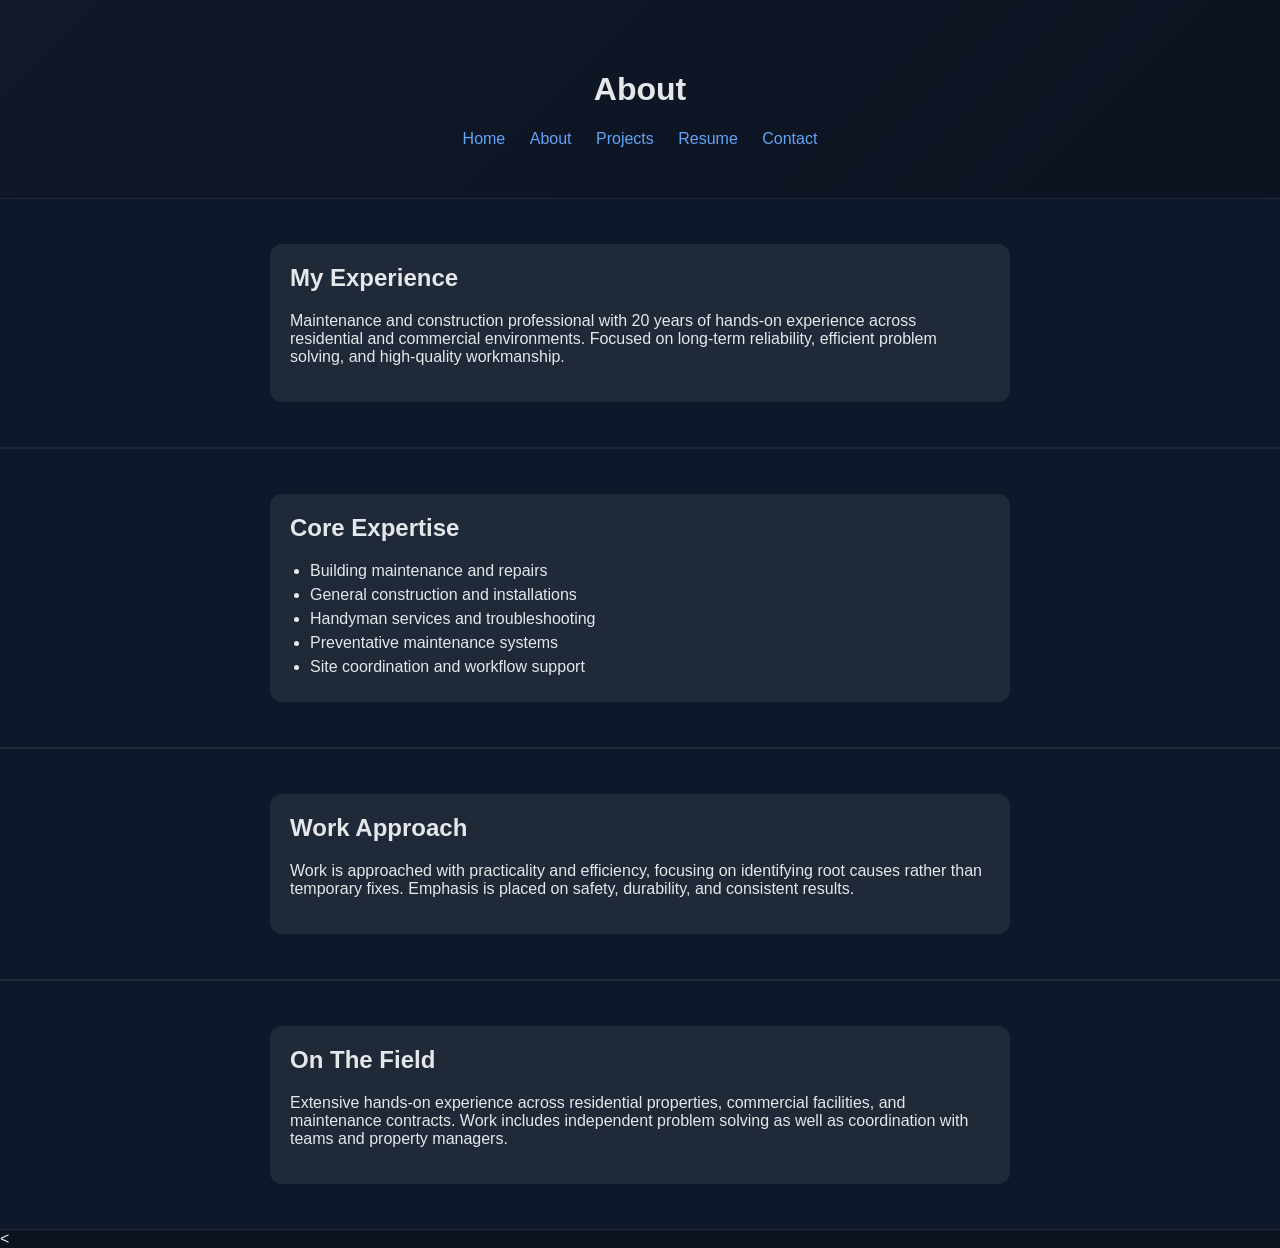
==== about.html @ 86f3ad32 "Update about.html" ====
<!DOCTYPE html>
<html lang="en">
<head>
  <meta charset="UTF-8" />
  <meta name="viewport" content="width=device-width, initial-scale=1.0"/>
  <title>About | Richard Monjaraz</title>
  <link rel="stylesheet" href="style.css" />
</head>
<body>

  <header class="hero">
    <h1>About</h1>

    <nav class="nav">
      <a href="index.html">Home</a>
      <a href="about.html">About</a>
      <a href="projects.html">Projects</a>
      <a href="resume.html">Resume</a>
      <a href="contact.html">Contact</a>
    </nav>
  </header>

  <!-- SUMMARY -->
  <section class="section fade-in">
    <div class="text-box">
      <h2>My Experience</h2>
      <p>
        Maintenance and construction professional with 20 years of hands-on experience across residential and commercial environments. Focused on long-term reliability, efficient problem solving, and high-quality workmanship.
      </p>
    </div>
  </section>

  <!-- CORE EXPERTISE -->
  <section class="section fade-in">
    <div class="text-box">
      <h2>Core Expertise</h2>
      <ul>
        <li>Building maintenance and repairs</li>
        <li>General construction and installations</li>
        <li>Handyman services and troubleshooting</li>
        <li>Preventative maintenance systems</li>
        <li>Site coordination and workflow support</li>
      </ul>
    </div>
  </section>

  <!-- EXPERIENCE STYLE -->
  <section class="section fade-in">
    <div class="text-box">
      <h2>Work Approach</h2>
      <p>
        Work is approached with practicality and efficiency, focusing on identifying root causes rather than temporary fixes. Emphasis is placed on safety, durability, and consistent results.
      </p>
    </div>
  </section>

  <!-- FIELD EXPERIENCE -->
  <section class="section fade-in">
    <div class="text-box">
      <h2>On The Field</h2>
      <p>
        Extensive hands-on experience across residential properties, commercial facilities, and maintenance contracts. Work includes independent problem solving as well as coordination with teams and property managers.
      </p>
    </div>
  </section>
  
  <  <script src="script.js"></script>

  <button id="backToTop" onclick="scrollToTop()">↑</button>

</body>
</html>
---- style.css ----
body {
  margin: 0;
  font-family: Arial, sans-serif;
  background: #0b1220;
  color: #e5e7eb;
}

.hero {
  padding: 50px 20px;
  text-align: center;
  background: linear-gradient(135deg, #111827, #0b1220);
}

.profile-img {
  width: 120px;
  height: 120px;
  border-radius: 50%;
  border: 3px solid #38bdf8;
  object-fit: cover;
}

.nav a {
  margin: 0 10px;
  color: #60a5fa;
  text-decoration: none;
}

.section {
  padding: 35px 20px;
  display: flex;
  flex-direction: column;
  align-items: center;
  background: #0f172a;
  margin: auto;
  border-top: 1px solid #1f2937;
  border-bottom: 1px solid #1f2937;
}

.grid {
  display: grid;
  grid-template-columns: repeat(auto-fit, minmax(240px, 1fr));
  gap: 20px;
}

.card {
  background: #1f2937;
  border: 1px solid #374151;   /* subtle outline */
  border-radius: 12px;
  padding: 20px;
  transition: 0.25s;
}

.card h3 {
  margin-top: 0;
}

.card p {
  color: #9ca3af;
}

.card:hover {
  transform: translateY(-6px);
  box-shadow: 0 12px 30px rgba(0,0,0,0.4);
}

.card img {
  width: 100%;
  border-radius: 8px;
  cursor: pointer;
}

#lightbox {
  display: none;
  position: fixed;
  inset: 0;
  background: rgba(0,0,0,0.9);
  justify-content: center;
  align-items: center;
}

#lightbox img {
  max-width: 90%;
  max-height: 90%;
}

.fade-in {
  opacity: 0;
  transform: translateY(20px);
  animation: fadeIn 0.8s forwards;
}

@keyframes fadeIn {
  to { opacity: 1; transform: translateY(0); }
}

a.button {
  display: inline-block;
  padding: 10px 15px;
  background: #1f2937;
  border: 1px solid #38bdf8;
  border-radius: 8px;
  text-decoration: none;
}

.card-link {
  text-decoration: none;
  color: inherit;
  display: block;
}

.text-box {
  max-width: 700px;
  width: 100%;
  margin: 10px auto;
  background: #1f2937;
  padding: 20px;
  border-radius: 12px;
  text-align: left;
}

.text-box h2 {
  margin-top: 0;
}

.text-box ul {
  padding-left: 20px;
  margin: 10px 0 0;
}

.text-box li {
  margin: 6px 0;
}

.job {
  margin-top: 12px;
  padding-top: 10px;
  border-top: 1px solid #374151;
}

.contact-form {
  display: flex;
  flex-direction: column;
  gap: 10px;
  margin-top: 10px;
}

.contact-form input,
.contact-form textarea {
  padding: 10px;
  border-radius: 8px;
  border: none;
  background: #111827;
  color: #e5e7eb;
}

.contact-form button {
  padding: 10px;
  border-radius: 8px;
  border: 1px solid #38bdf8;
  background: transparent;
  color: #e5e7eb;
  cursor: pointer;
}

/* Modal background */
#modal {
  display: none;
  position: fixed;
  inset: 0;
  background: rgba(0,0,0,0.85);
  justify-content: center;
  align-items: center;
  z-index: 1000;
}

/* Modal box */
.modal-content {
  background: #1f2937;
  padding: 20px;
  border-radius: 12px;
  max-width: 600px;
  width: 90%;
  text-align: left;
  animation: fadeUp 0.3s ease;
}

.modal-content img {
  width: 100%;
  border-radius: 8px;
  margin-bottom: 10px;
}

/* Animation */
@keyframes fadeUp {
  from { opacity: 0; transform: translateY(20px); }
  to { opacity: 1; transform: translateY(0); }
}

.image-card {
  overflow: hidden;
  position: relative;
}

.image-card img {
  width: 100%;
  transition: transform 0.3s ease;
}

.image-card:hover img {
  transform: scale(1.05);
}

.arrow {
  position: absolute;
  bottom: 10px;
  font-size: 18px;
  color: white;
  background: rgba(0,0,0,0.5);
  padding: 6px 10px;
  border-radius: 6px;
  cursor: pointer;
  opacity: 0;
  transition: 0.2s;
  z-index: 5; /* ensures they sit above image */
}

.arrow.left {
  left: 10px;
  right: auto;   /* IMPORTANT */
}


.arrow.right {
  right: 10px;
  left: auto;    /* IMPORTANT */
}

.image-card:hover .arrow {
  opacity: 1;
}
@media (max-width: 600px) {

  .grid {
    grid-template-columns: 1fr;
  }

  .card {
    padding: 15px;
  }

  .section {
    padding: 25px 15px;
  }

  .text-box {
    max-width: 90%;
  }

.container {
  width: 100%;
  max-width: 900px;
  margin: 0 auto;
}

#backToTop {
  position: fixed;
  bottom: 20px;
  right: 20px;
  background: #1f2937;
  color: white;
  border: 1px solid #38bdf8;
  border-radius: 8px;
  padding: 10px 12px;
  cursor: pointer;
  display: none;
  z-index: 1000;
}

#backToTop:hover {
  background: #374151;
}
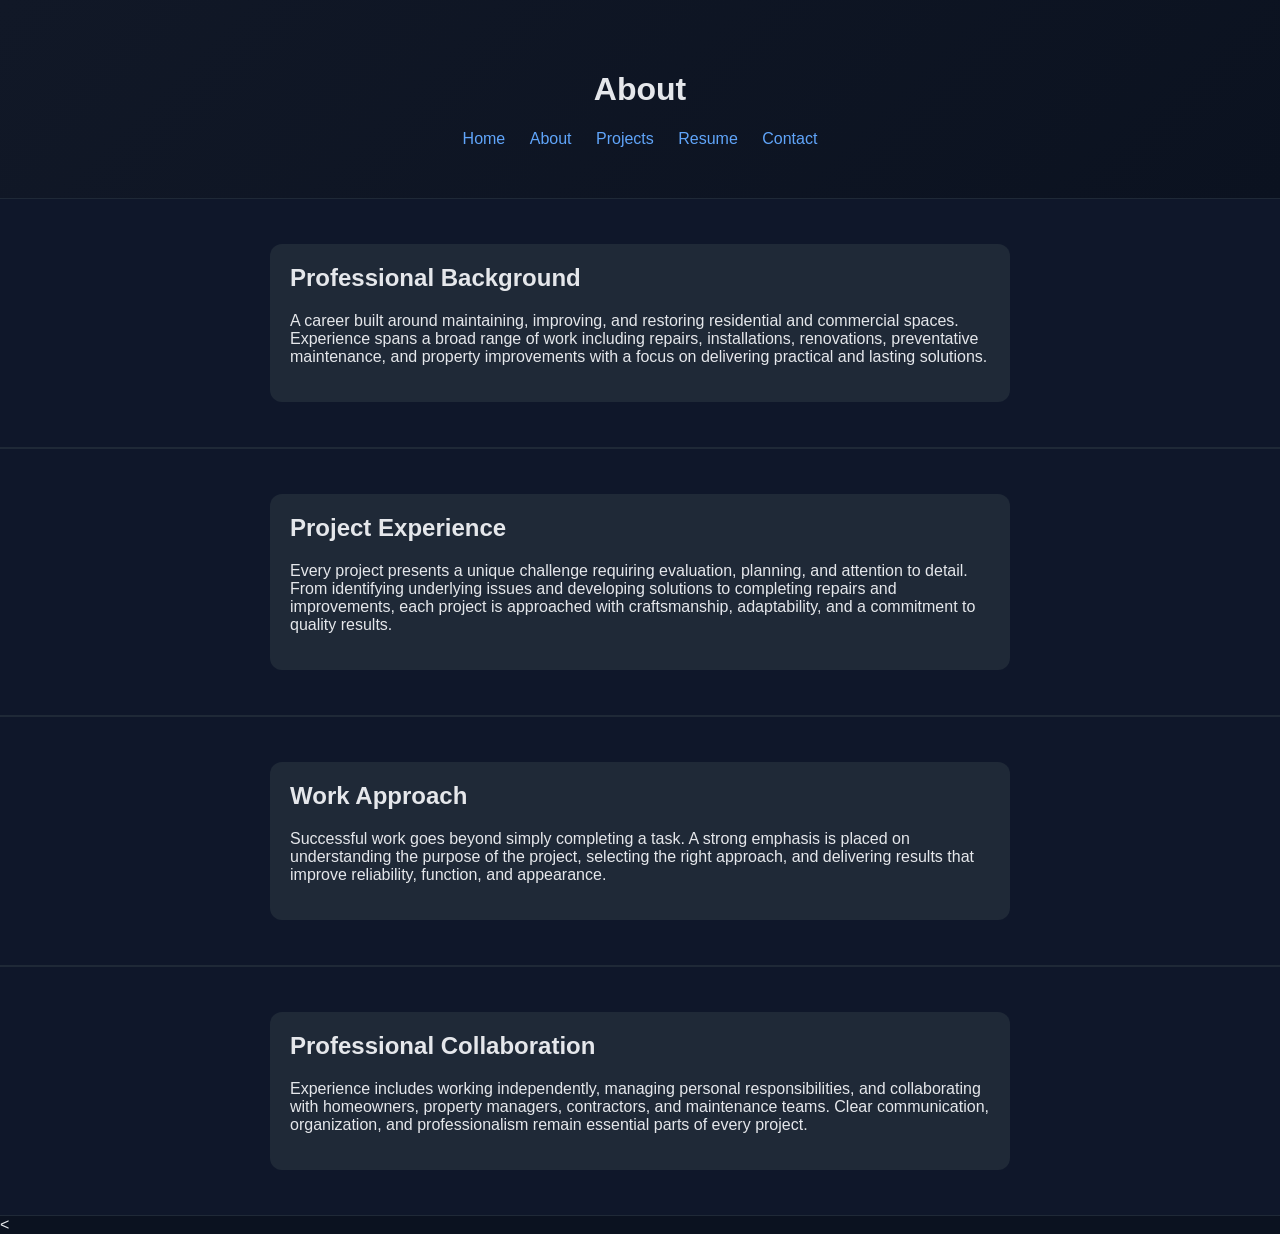
==== commit 8fedf876: "Update about.html" ====
--- a/about.html
+++ b/about.html
@@ -20,49 +20,45 @@
     </nav>
   </header>
 
-  <!-- SUMMARY -->
-  <section class="section fade-in">
-    <div class="text-box">
-      <h2>My Experience</h2>
-      <p>
-        Maintenance and construction professional with 20 years of hands-on experience across residential and commercial environments. Focused on long-term reliability, efficient problem solving, and high-quality workmanship.
-      </p>
-    </div>
-  </section>
+ <!-- PROFESSIONAL BACKGROUND -->
+<section class="section fade-in">
+  <div class="text-box">
+    <h2>Professional Background</h2>
+    <p>
+      A career built around maintaining, improving, and restoring residential and commercial spaces. Experience spans a broad range of work including repairs, installations, renovations, preventative maintenance, and property improvements with a focus on delivering practical and lasting solutions.
+    </p>
+  </div>
+</section>
 
-  <!-- CORE EXPERTISE -->
-  <section class="section fade-in">
-    <div class="text-box">
-      <h2>Core Expertise</h2>
-      <ul>
-        <li>Building maintenance and repairs</li>
-        <li>General construction and installations</li>
-        <li>Handyman services and troubleshooting</li>
-        <li>Preventative maintenance systems</li>
-        <li>Site coordination and workflow support</li>
-      </ul>
-    </div>
-  </section>
+<!-- PROJECT EXPERIENCE -->
+<section class="section fade-in">
+  <div class="text-box">
+    <h2>Project Experience</h2>
+    <p>
+      Every project presents a unique challenge requiring evaluation, planning, and attention to detail. From identifying underlying issues and developing solutions to completing repairs and improvements, each project is approached with craftsmanship, adaptability, and a commitment to quality results.
+    </p>
+  </div>
+</section>
 
-  <!-- EXPERIENCE STYLE -->
-  <section class="section fade-in">
-    <div class="text-box">
-      <h2>Work Approach</h2>
-      <p>
-        Work is approached with practicality and efficiency, focusing on identifying root causes rather than temporary fixes. Emphasis is placed on safety, durability, and consistent results.
-      </p>
-    </div>
-  </section>
+<!-- WORK APPROACH -->
+<section class="section fade-in">
+  <div class="text-box">
+    <h2>Work Approach</h2>
+    <p>
+      Successful work goes beyond simply completing a task. A strong emphasis is placed on understanding the purpose of the project, selecting the right approach, and delivering results that improve reliability, function, and appearance.
+    </p>
+  </div>
+</section>
 
-  <!-- FIELD EXPERIENCE -->
-  <section class="section fade-in">
-    <div class="text-box">
-      <h2>On The Field</h2>
-      <p>
-        Extensive hands-on experience across residential properties, commercial facilities, and maintenance contracts. Work includes independent problem solving as well as coordination with teams and property managers.
-      </p>
-    </div>
-  </section>
+<!-- COLLABORATION -->
+<section class="section fade-in">
+  <div class="text-box">
+    <h2>Professional Collaboration</h2>
+    <p>
+      Experience includes working independently, managing personal responsibilities, and collaborating with homeowners, property managers, contractors, and maintenance teams. Clear communication, organization, and professionalism remain essential parts of every project.
+    </p>
+  </div>
+</section>
   
   <  <script src="script.js"></script>
 
--- a/style.css
+++ b/style.css
@@ -44,10 +44,11 @@
 
 .card {
   background: #1f2937;
-  border: 1px solid #374151;   /* subtle outline */
+  border: 1px solid #374151;
   border-radius: 12px;
   padding: 20px;
   transition: 0.25s;
+  cursor: pointer !important;
 }
 
 .card h3 {
@@ -60,6 +61,7 @@
 
 .card:hover {
   transform: translateY(-6px);
+  background: #2d4f74;
   box-shadow: 0 12px 30px rgba(0,0,0,0.4);
 }
 
@@ -196,13 +198,22 @@
   to { opacity: 1; transform: translateY(0); }
 }
 
-.image-card {
+/* Animation */
+@keyframes fadeUp {
+  from { opacity: 0; transform: translateY(20px); }
+  to { opacity: 1; transform: translateY(0); }
+}
+
+.image-wrapper {
+  position: relative;
   overflow: hidden;
-  position: relative;
+  border-radius: 8px;
 }
 
 .image-card img {
   width: 100%;
+  aspect-ratio: 4 / 3;
+  object-fit: cover;
   transition: transform 0.3s ease;
 }
 
@@ -221,18 +232,15 @@
   cursor: pointer;
   opacity: 0;
   transition: 0.2s;
-  z-index: 5; /* ensures they sit above image */
+  z-index: 5;
 }
 
 .arrow.left {
   left: 10px;
-  right: auto;   /* IMPORTANT */
-}
-
+}
 
 .arrow.right {
   right: 10px;
-  left: auto;    /* IMPORTANT */
 }
 
 .image-card:hover .arrow {
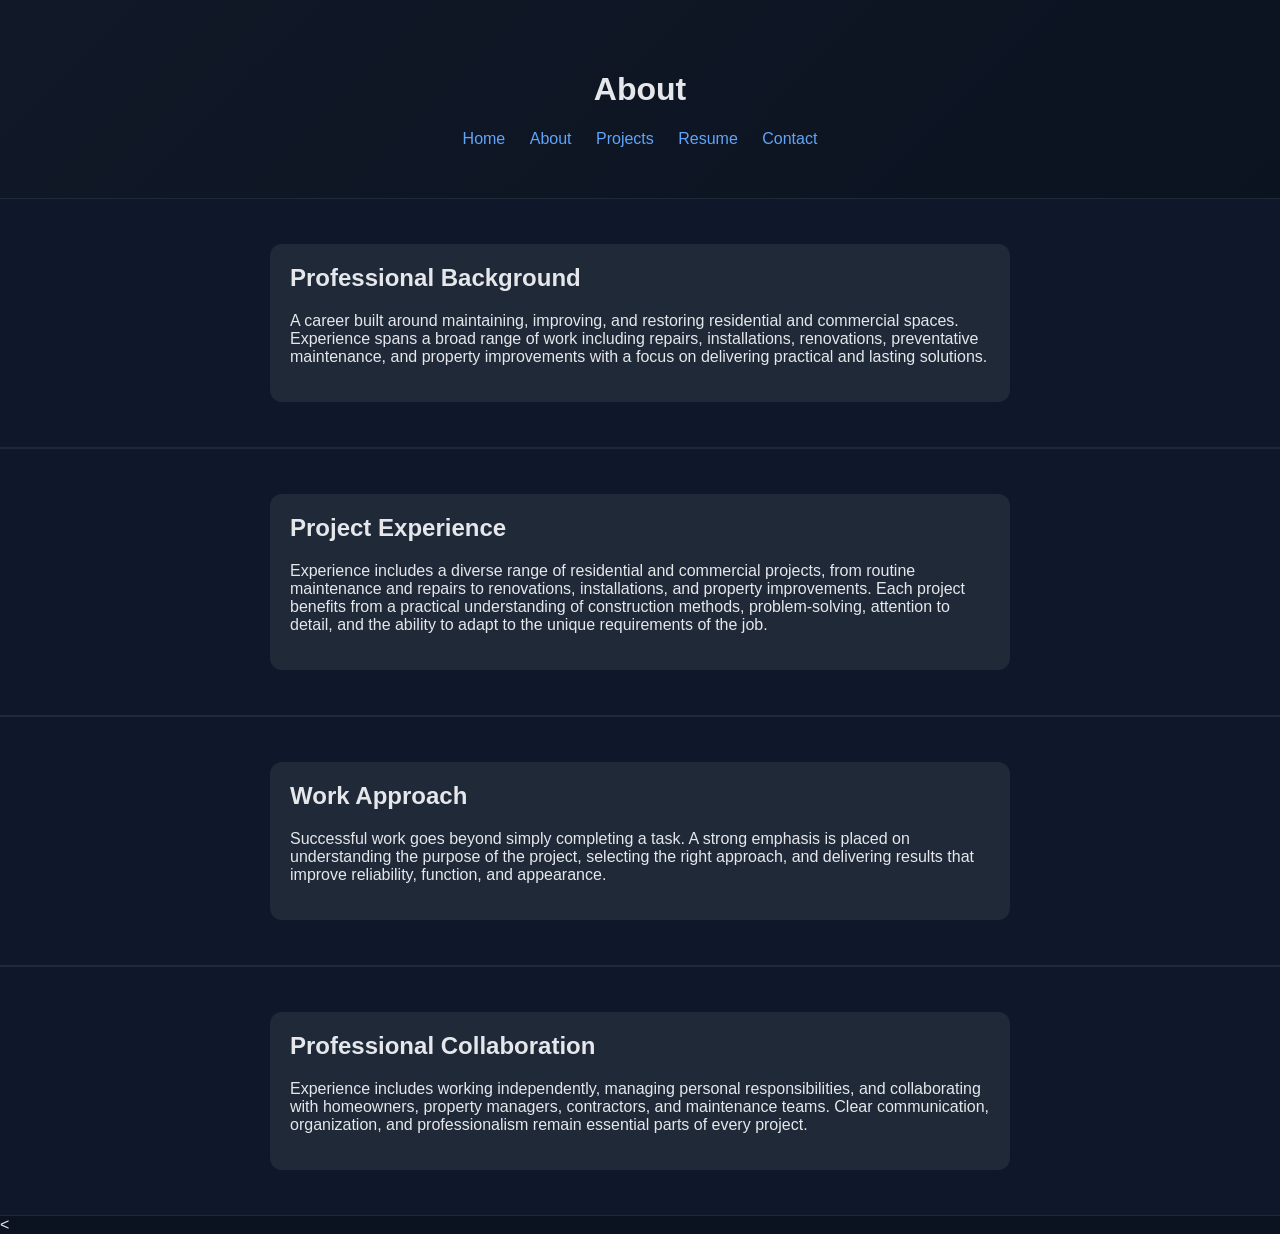
==== commit 275e7c6e: "Update about.html" ====
--- a/about.html
+++ b/about.html
@@ -35,7 +35,7 @@
   <div class="text-box">
     <h2>Project Experience</h2>
     <p>
-      Every project presents a unique challenge requiring evaluation, planning, and attention to detail. From identifying underlying issues and developing solutions to completing repairs and improvements, each project is approached with craftsmanship, adaptability, and a commitment to quality results.
+      Experience includes a diverse range of residential and commercial projects, from routine maintenance and repairs to renovations, installations, and property improvements. Each project benefits from a practical understanding of construction methods, problem-solving, attention to detail, and the ability to adapt to the unique requirements of the job.
     </p>
   </div>
 </section>
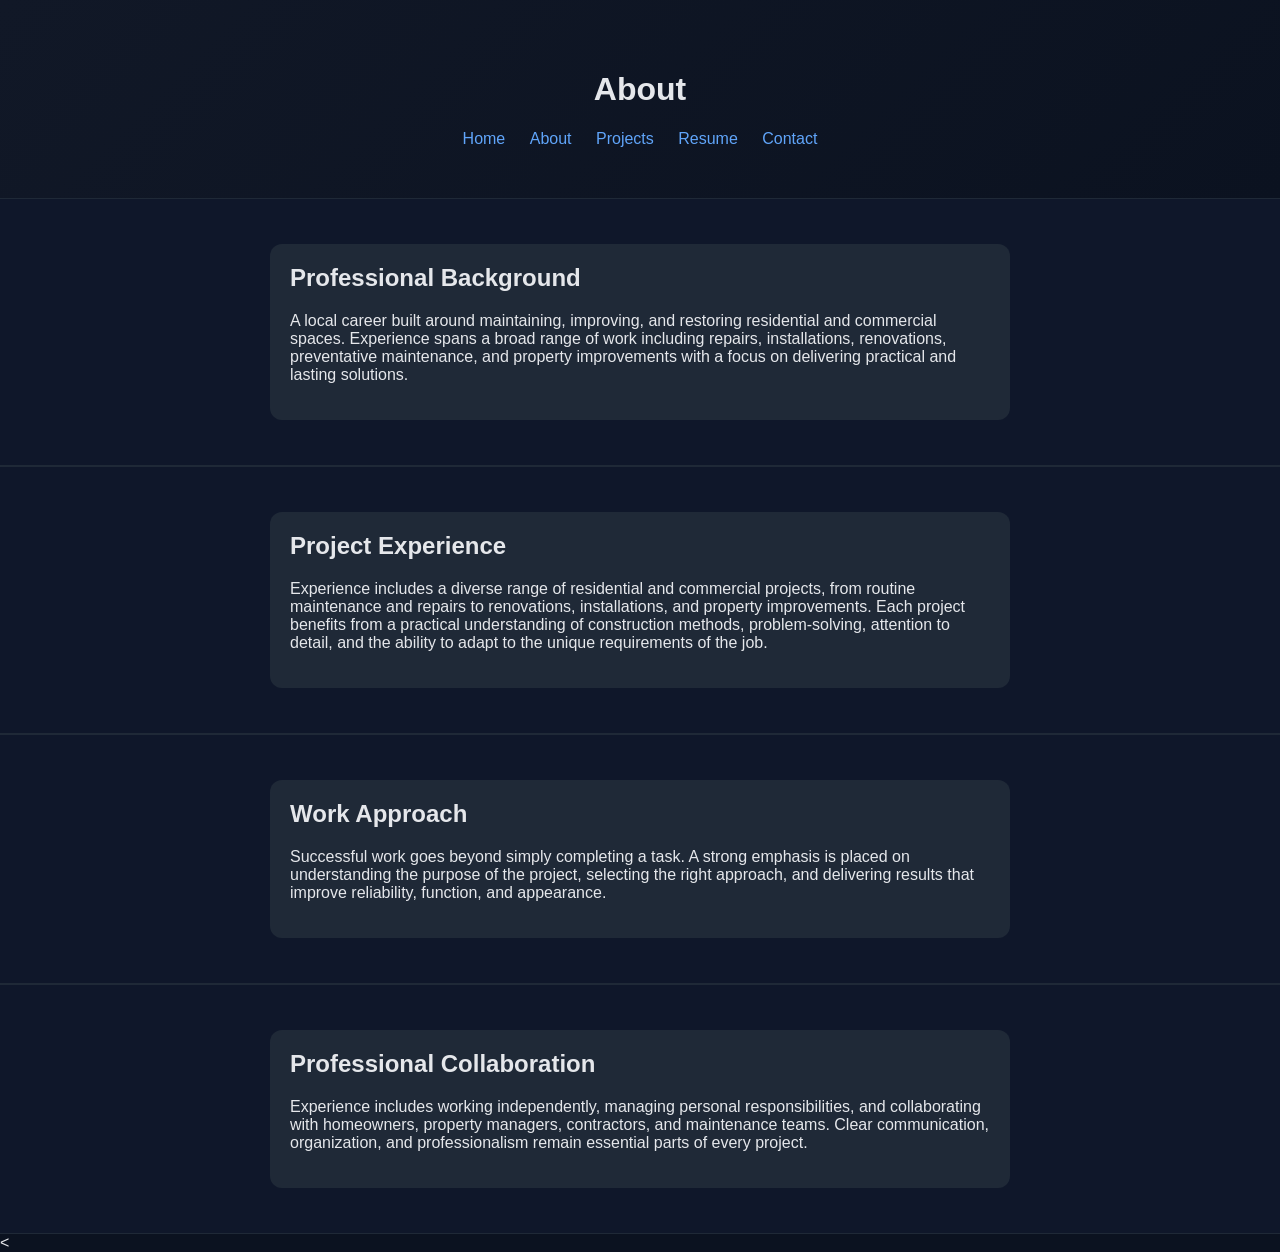
==== commit 0d616f05: "Update about.html" ====
--- a/about.html
+++ b/about.html
@@ -25,7 +25,7 @@
   <div class="text-box">
     <h2>Professional Background</h2>
     <p>
-      A career built around maintaining, improving, and restoring residential and commercial spaces. Experience spans a broad range of work including repairs, installations, renovations, preventative maintenance, and property improvements with a focus on delivering practical and lasting solutions.
+      A local career built around maintaining, improving, and restoring residential and commercial spaces. Experience spans a broad range of work including repairs, installations, renovations, preventative maintenance, and property improvements with a focus on delivering practical and lasting solutions.
     </p>
   </div>
 </section>
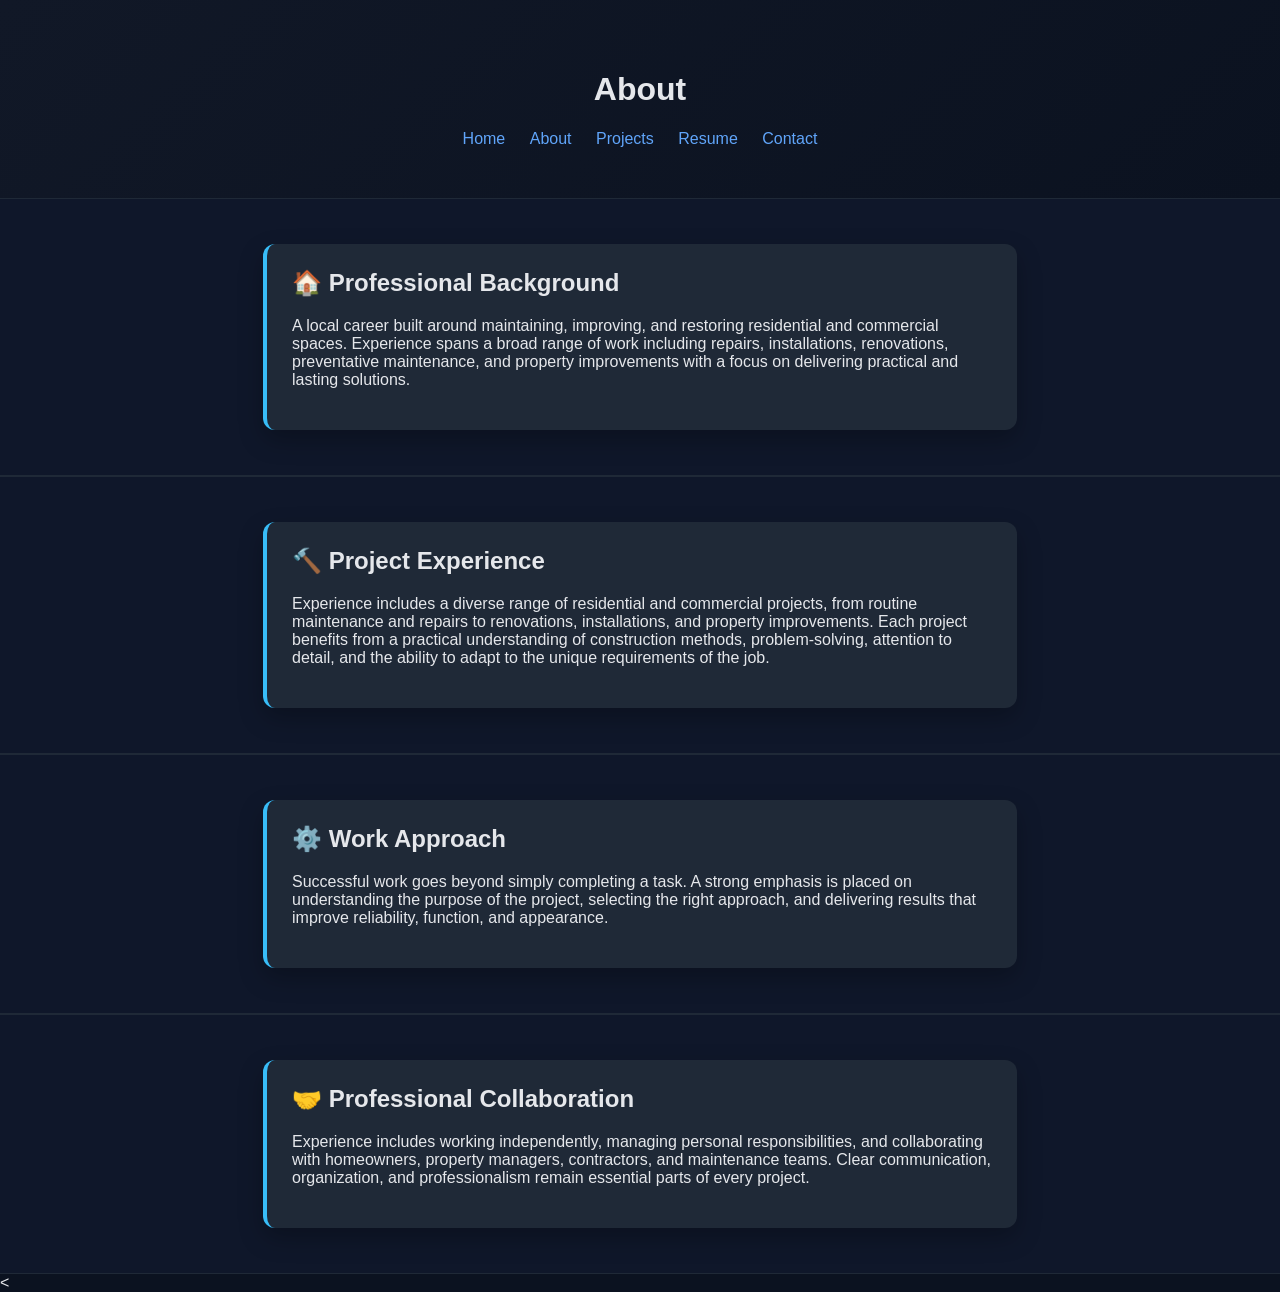
==== commit c1ded443: "Update about.html" ====
--- a/about.html
+++ b/about.html
@@ -23,7 +23,7 @@
  <!-- PROFESSIONAL BACKGROUND -->
 <section class="section fade-in">
   <div class="text-box">
-    <h2>Professional Background</h2>
+    <h2><span class="icon">🏠</span> Professional Background</h2>
     <p>
       A local career built around maintaining, improving, and restoring residential and commercial spaces. Experience spans a broad range of work including repairs, installations, renovations, preventative maintenance, and property improvements with a focus on delivering practical and lasting solutions.
     </p>
@@ -33,7 +33,7 @@
 <!-- PROJECT EXPERIENCE -->
 <section class="section fade-in">
   <div class="text-box">
-    <h2>Project Experience</h2>
+    <h2><span class="icon">🔨</span> Project Experience</h2>
     <p>
       Experience includes a diverse range of residential and commercial projects, from routine maintenance and repairs to renovations, installations, and property improvements. Each project benefits from a practical understanding of construction methods, problem-solving, attention to detail, and the ability to adapt to the unique requirements of the job.
     </p>
@@ -43,7 +43,7 @@
 <!-- WORK APPROACH -->
 <section class="section fade-in">
   <div class="text-box">
-    <h2>Work Approach</h2>
+    <h2><span class="icon">⚙️</span> Work Approach</h2>
     <p>
       Successful work goes beyond simply completing a task. A strong emphasis is placed on understanding the purpose of the project, selecting the right approach, and delivering results that improve reliability, function, and appearance.
     </p>
@@ -53,7 +53,7 @@
 <!-- COLLABORATION -->
 <section class="section fade-in">
   <div class="text-box">
-    <h2>Professional Collaboration</h2>
+    <h2><span class="icon">🤝</span> Professional Collaboration</h2>
     <p>
       Experience includes working independently, managing personal responsibilities, and collaborating with homeowners, property managers, contractors, and maintenance teams. Clear communication, organization, and professionalism remain essential parts of every project.
     </p>
--- a/style.css
+++ b/style.css
@@ -115,9 +115,17 @@
   width: 100%;
   margin: 10px auto;
   background: #1f2937;
-  padding: 20px;
+  padding: 25px;
   border-radius: 12px;
   text-align: left;
+  border-left: 4px solid #38bdf8;
+  box-shadow: 0 10px 25px rgba(0, 0, 0, 0.25);
+  transition: transform 0.3s ease, box-shadow 0.3s ease;
+}
+
+.text-box:hover {
+  transform: translateY(-4px);
+  box-shadow: 0 15px 35px rgba(0, 0, 0, 0.35);
 }
 
 .text-box h2 {
@@ -132,7 +140,15 @@
 .text-box li {
   margin: 6px 0;
 }
-
+.icon {
+  display: inline-block;
+  transition: transform 0.3s ease, color 0.3s ease;
+}
+
+.text-box:hover .icon {
+  transform: scale(1.2) rotate(5deg);
+  color: #38bdf8;
+}
 .job {
   margin-top: 12px;
   padding-top: 10px;
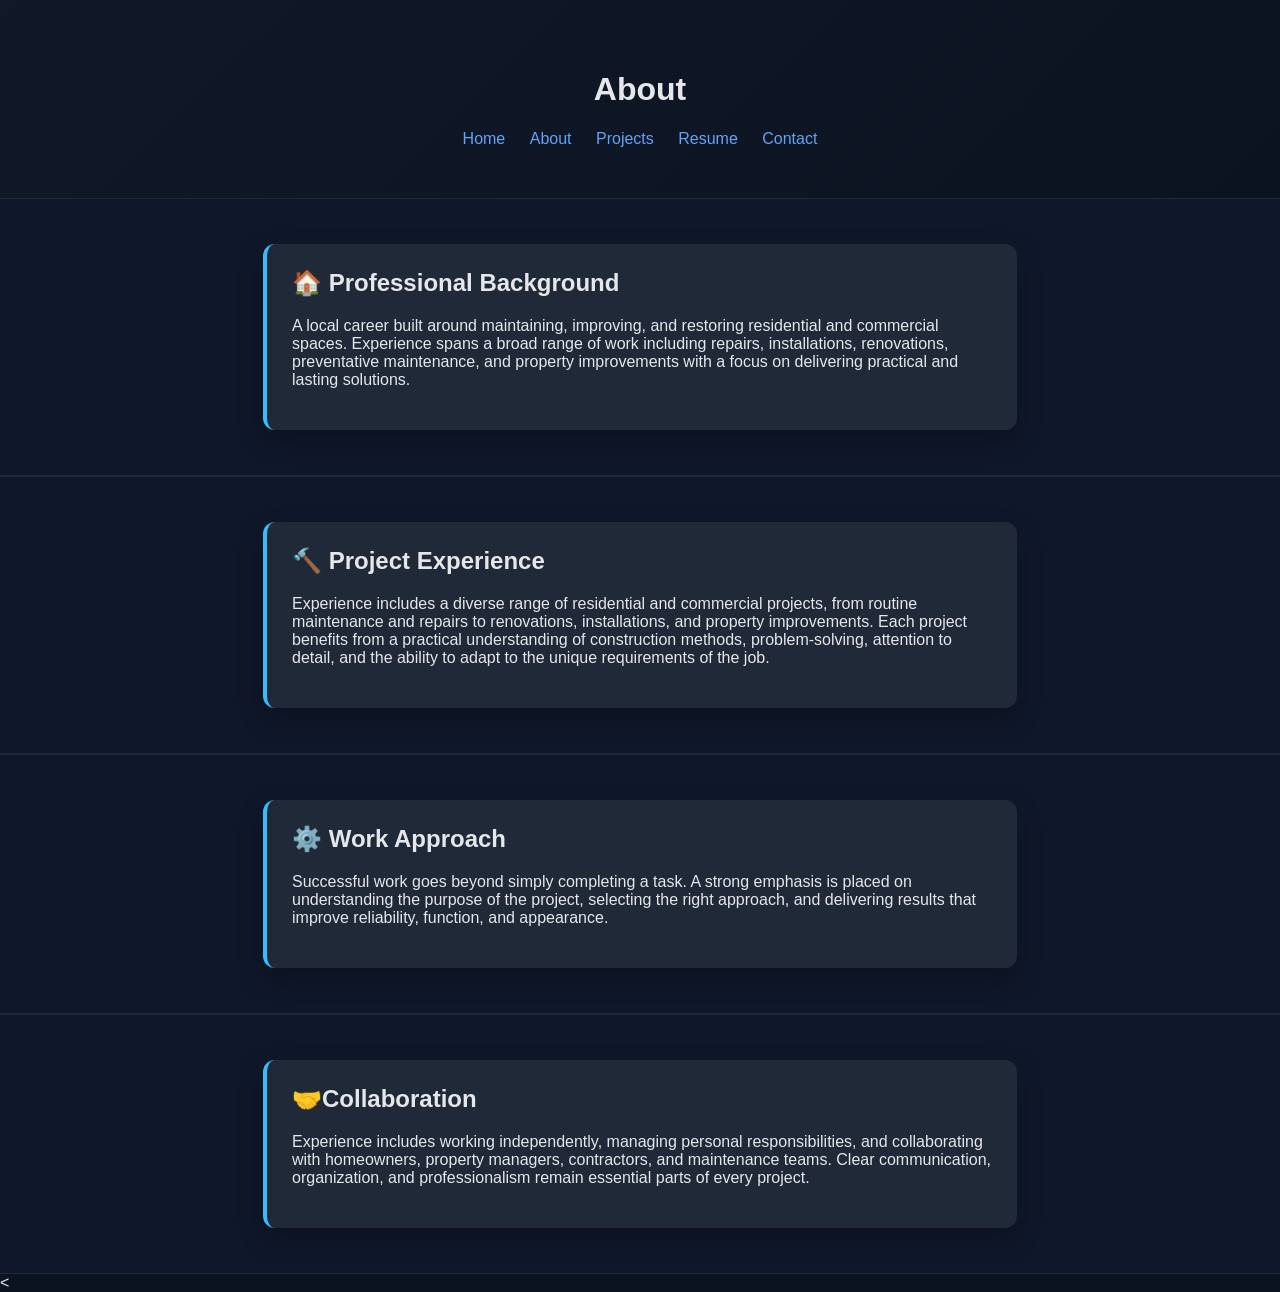
==== commit 4984429a: "Update about.html" ====
--- a/about.html
+++ b/about.html
@@ -53,7 +53,7 @@
 <!-- COLLABORATION -->
 <section class="section fade-in">
   <div class="text-box">
-    <h2><span class="icon">🤝</span> Professional Collaboration</h2>
+    <h2><span class="icon">🤝</span>Collaboration</h2>
     <p>
       Experience includes working independently, managing personal responsibilities, and collaborating with homeowners, property managers, contractors, and maintenance teams. Clear communication, organization, and professionalism remain essential parts of every project.
     </p>
--- a/style.css
+++ b/style.css
@@ -40,6 +40,20 @@
   display: grid;
   grid-template-columns: repeat(auto-fit, minmax(240px, 1fr));
   gap: 20px;
+  align-items: start;
+}
+
+.grid .card {
+  min-height: 180px;
+}
+
+ .gallery-grid {
+  display: grid;
+  grid-template-columns: repeat(auto-fit, minmax(240px, 1fr));
+  gap: 20px;
+  width: 100%;
+  max-width: 1400px;
+  align-items: start;
 }
 
 .card {
@@ -142,13 +156,47 @@
 }
 .icon {
   display: inline-block;
-  transition: transform 0.3s ease, color 0.3s ease;
+  transition: transform 0.3s ease, color 0.3s ease, text-shadow 0.3s ease;
 }
 
 .text-box:hover .icon {
   transform: scale(1.2) rotate(5deg);
   color: #38bdf8;
-}
+  text-shadow: 0 0 8px rgba(56, 189, 248, 0.6);
+}
+
+.cap-icon {
+  display: inline-block;
+  transition: transform 0.3s ease,
+              color 0.3s ease,
+              text-shadow 0.3s ease;
+}
+
+.card:hover .cap-icon {
+  transform: scale(1.2) rotate(5deg);
+  color: #38bdf8;
+  text-shadow: 0 0 8px rgba(56, 189, 248, 0.6);
+}
+.capability-grid {
+  display: grid;
+  grid-template-columns: repeat(2, 1fr);
+  column-gap: 20px;
+  row-gap: 60px;
+  max-width: 900px;
+  width: 100%;
+  margin: 20px auto;
+}
+
+.capability-grid .card {
+  height: 100%;
+}
+
+@media (max-width: 768px) {
+  .capability-grid {
+    grid-template-columns: 1fr;
+  }
+}
+
 .job {
   margin-top: 12px;
   padding-top: 10px;
@@ -214,22 +262,24 @@
   to { opacity: 1; transform: translateY(0); }
 }
 
-/* Animation */
-@keyframes fadeUp {
-  from { opacity: 0; transform: translateY(20px); }
-  to { opacity: 1; transform: translateY(0); }
-}
-
 .image-wrapper {
   position: relative;
   overflow: hidden;
   border-radius: 8px;
+  height: 250px;
+}
+
+.image-card {
+  height: auto;
+  display: flex;
+  flex-direction: column;
 }
 
 .image-card img {
   width: 100%;
-  aspect-ratio: 4 / 3;
+  height: 100%;
   object-fit: cover;
+  display: block;
   transition: transform 0.3s ease;
 }
 
@@ -279,6 +329,7 @@
   .text-box {
     max-width: 90%;
   }
+}
 
 .container {
   width: 100%;
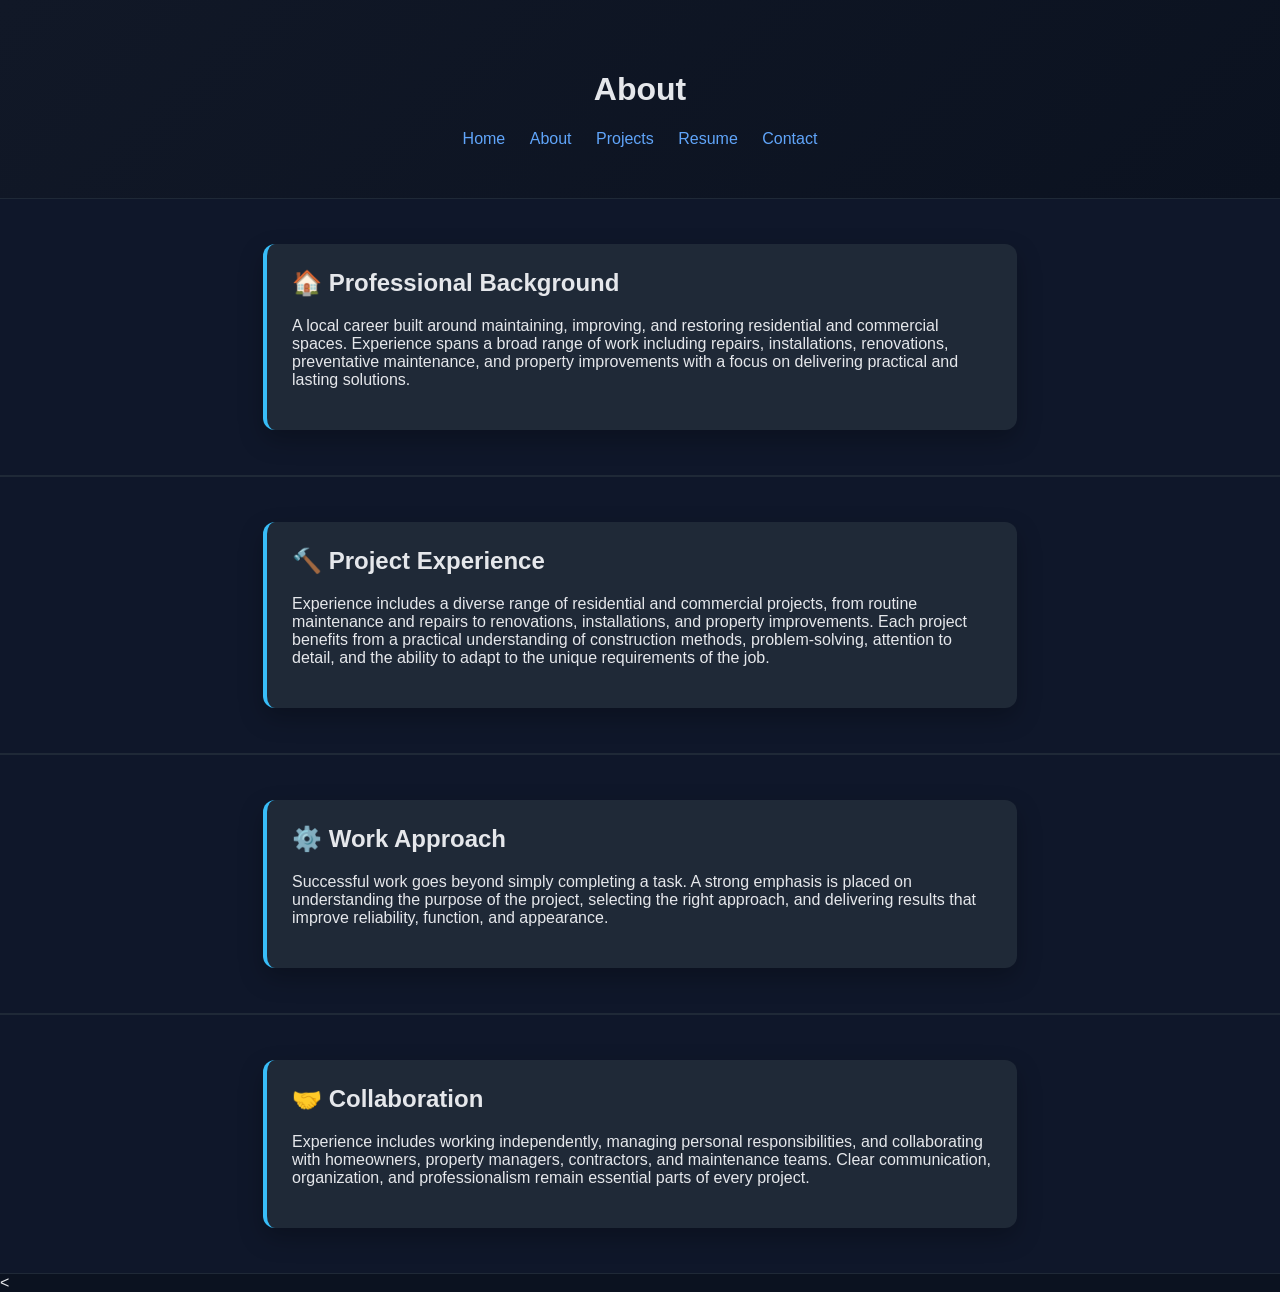
==== commit 9b2e60b0: "Update about.html" ====
--- a/about.html
+++ b/about.html
@@ -53,7 +53,7 @@
 <!-- COLLABORATION -->
 <section class="section fade-in">
   <div class="text-box">
-    <h2><span class="icon">🤝</span>Collaboration</h2>
+    <h2><span class="icon">🤝</span> Collaboration</h2>
     <p>
       Experience includes working independently, managing personal responsibilities, and collaborating with homeowners, property managers, contractors, and maintenance teams. Clear communication, organization, and professionalism remain essential parts of every project.
     </p>
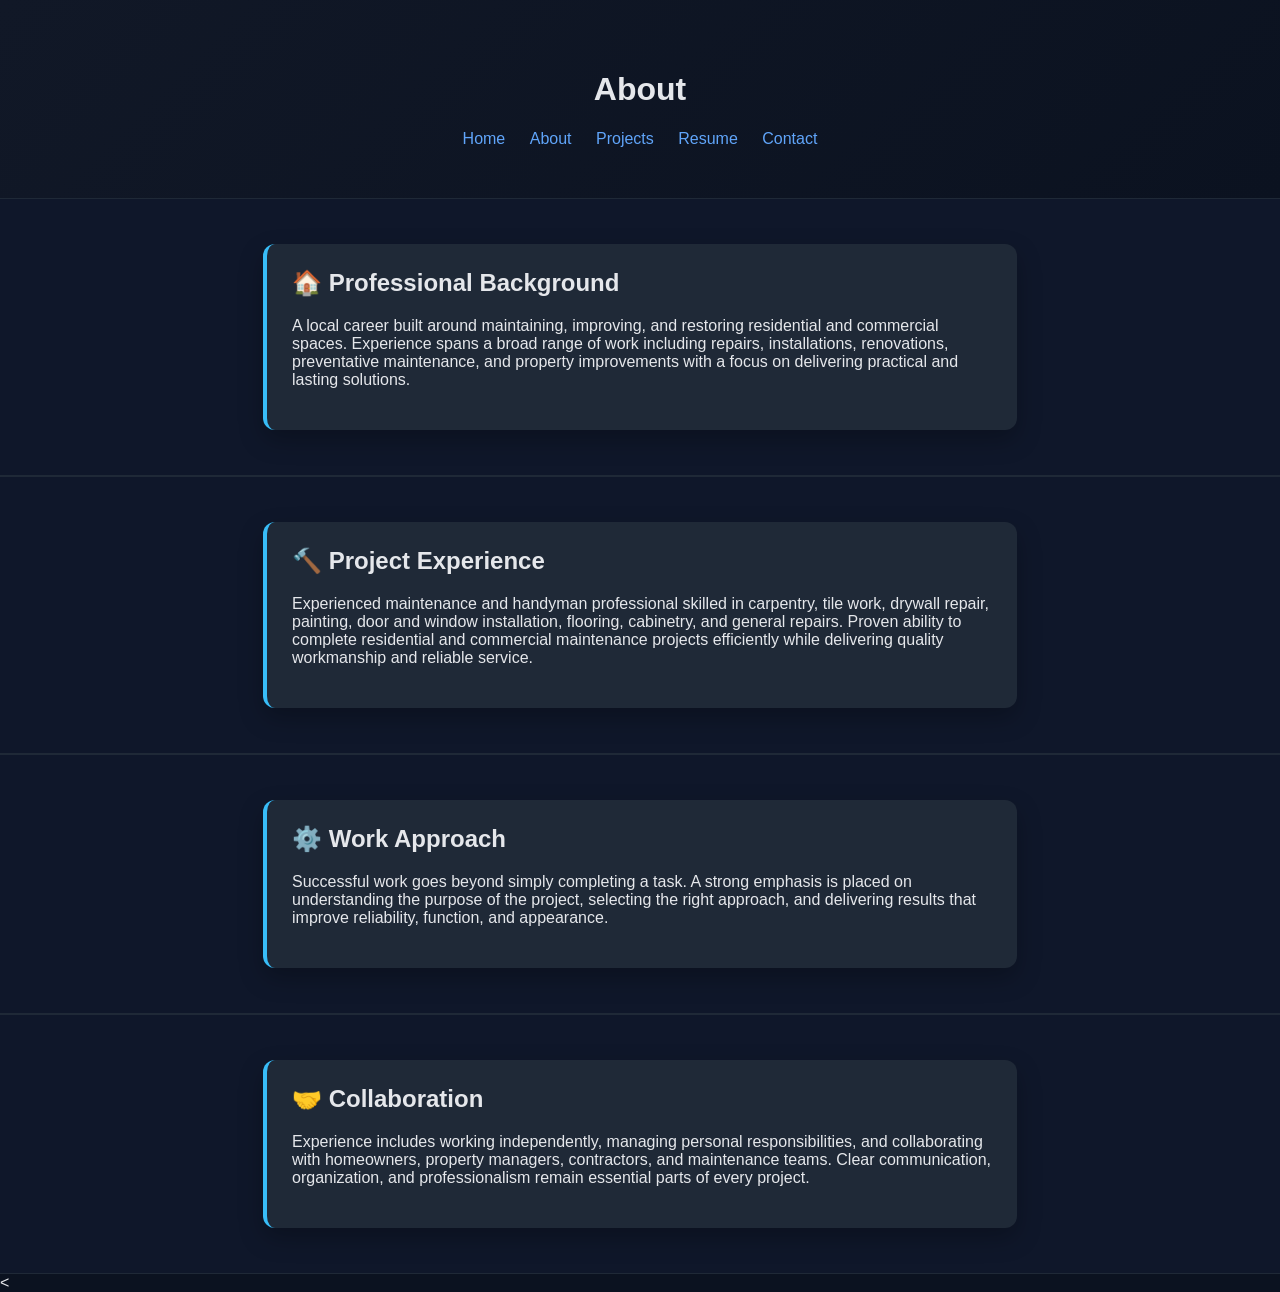
==== commit 703a1652: "Update about.html" ====
--- a/about.html
+++ b/about.html
@@ -35,7 +35,7 @@
   <div class="text-box">
     <h2><span class="icon">🔨</span> Project Experience</h2>
     <p>
-      Experience includes a diverse range of residential and commercial projects, from routine maintenance and repairs to renovations, installations, and property improvements. Each project benefits from a practical understanding of construction methods, problem-solving, attention to detail, and the ability to adapt to the unique requirements of the job.
+      Experienced maintenance and handyman professional skilled in carpentry, tile work, drywall repair, painting, door and window installation, flooring, cabinetry, and general repairs. Proven ability to complete residential and commercial maintenance projects efficiently while delivering quality workmanship and reliable service.
     </p>
   </div>
 </section>
